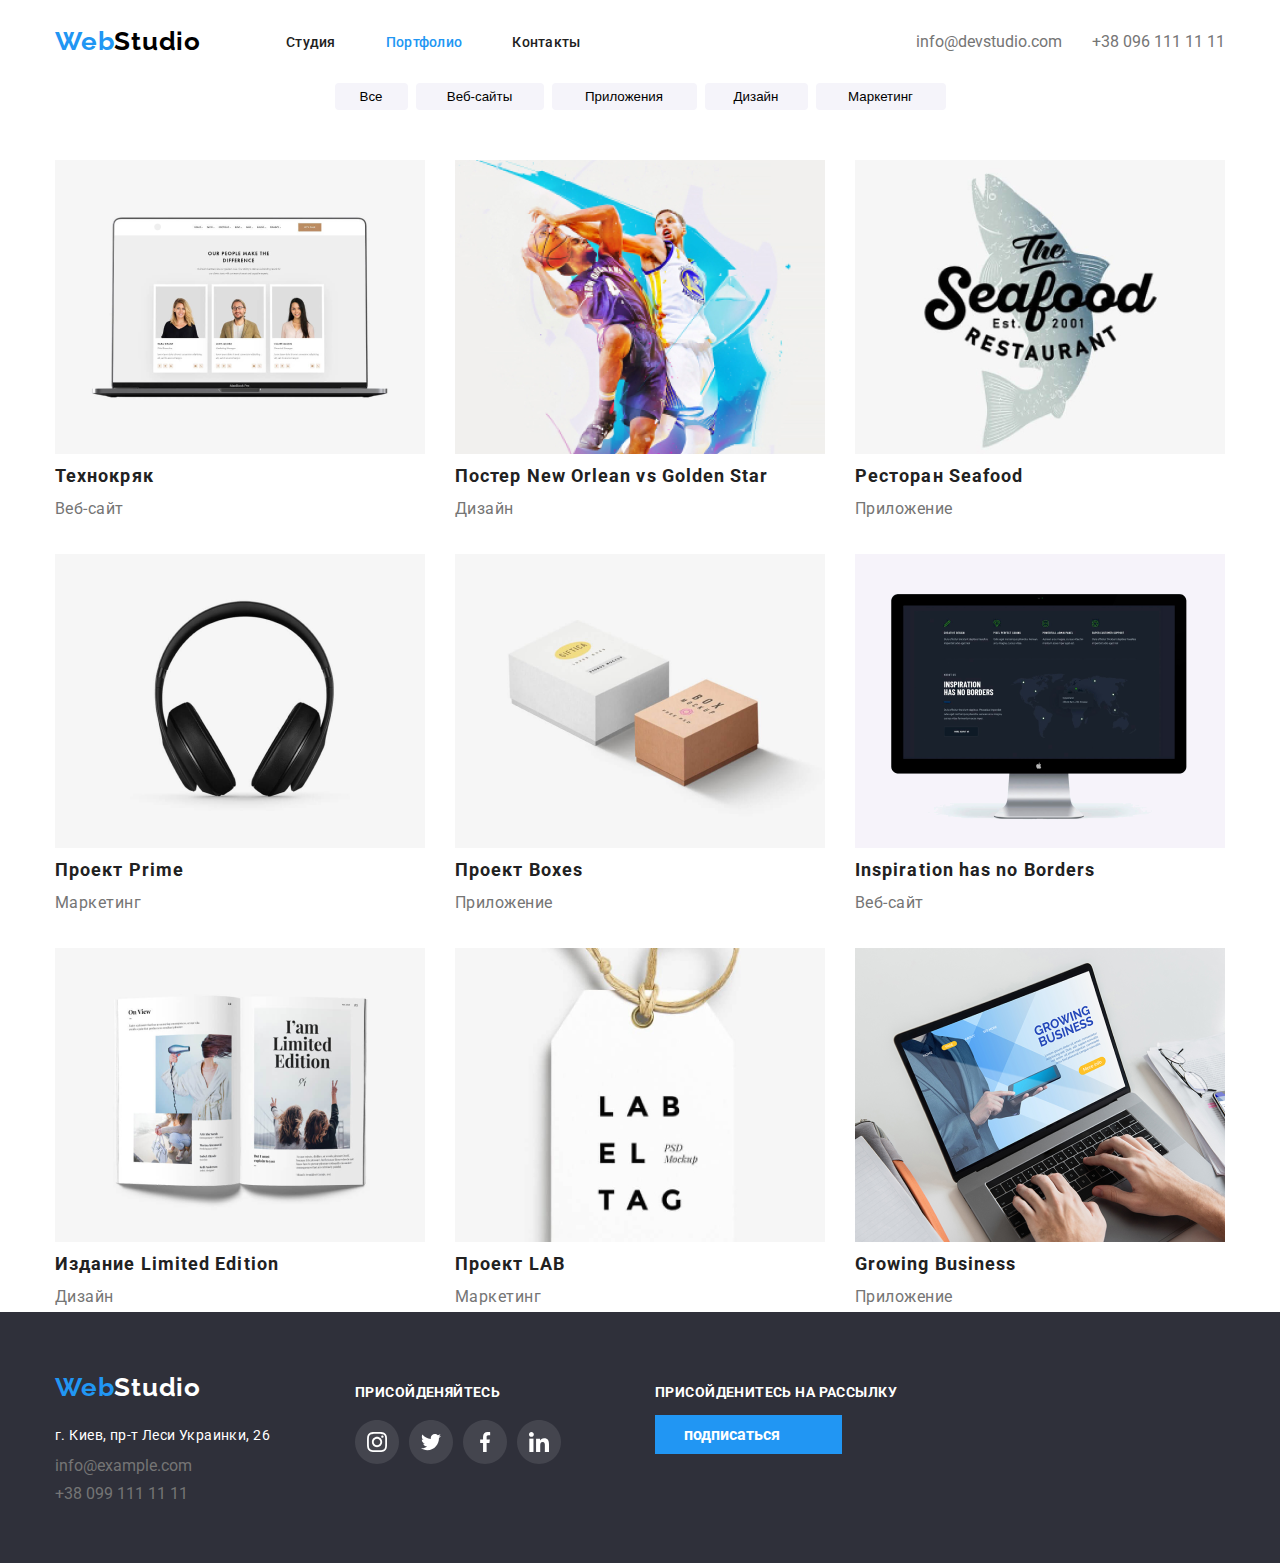
==== portfolio.html @ 1fab571d "Update portfolio.html" ====
<!DOCTYPE html>
<html lang="ru">
<head>
    <meta charset="UTF-8">
    <meta name="viewport" content="width=device-width, initial-scale=1.0">
    <title>Портфолио</title>
    <link href="https://fonts.googleapis.com/css2?family=Raleway:wght@700;900&family=Roboto:wght@400;500;700&display=swap" rel="stylesheet">
    <link rel="stylesheet" href="./css/style.css">
</head>
<body>
<!--шапка-->
<header class="link">
    <nav class="main-nav section">
        <a href=""><span class="web-logo"><span style="color:#2196F3;">Web</span><span style="color:#000000;">Studio</span></span></a>
            <ul class="list-line list">
                <li class="item"><a href="./index.html"><span class="header-text">Студия</span></a></li>
                <li class="item"><a href=""><span class="header-text current">Портфолио</span></a></li>
                <li class="item"><a href=""><span class="header-text">Контакты</span></a></li>
            </ul>
                <ul class="auth-nav list">
                    <li class="item"><a href="mailto:info@devstudio.com"><span class="contact">info@devstudio.com</span></a></li>
                    <li class="item"><a href="tel:+380961111111"> <span class="contact">+38 096 111 11 11</span></a></li>
                </ul>
    </nav>
</header>
    <main>
<!--Кнопки-->
        <section class="button-margin">
            <ul class="button-list">
                <li class="item"><button class="button-portfolio" style="width: 73px;">Все</button></li>
                <li class="item"><button class="button-portfolio" style="width: 128px;">Веб-сайты</button></li>
                <li class="item"><button class="button-portfolio" style="width: 145px;">Приложения</button></li>
                <li class="item"><button class="button-portfolio" style="width: 103px;">Дизайн</button></li>
                <li class="item"><button class="button-portfolio" style="width: 130px;">Маркетинг</button></li>
            </ul>
        </section>
<!--Главный контент-->
        <section class="section">
            <ul class="list portfolio-list">
                <li class="item"><a href=""><img src="./picture/portfolio/img-1.png" alt=""></a><h3 class="portfolio-subtitle">Технокряк</h3><span class="portfolio-text">Веб-сайт</span></li>
                <li class="item"><a href=""><img src="./picture/portfolio/img-2.png" alt=""></a><h3 class="portfolio-subtitle">Постер New Orlean vs Golden Star</h3><span class="portfolio-text">Дизайн</span></li>
                <li class="item"><a href=""><img src="./picture/portfolio/img-3.png" alt=""></a><h3 class="portfolio-subtitle">Ресторан Seafood</h3><span class="portfolio-text">Приложение</span></li>
                <li class="item"><a href=""><img src="./picture/portfolio/img-4.png" alt=""></a><h3 class="portfolio-subtitle">Проект Prime</h3><span class="portfolio-text">Маркетинг</span></li>
                <li class="item"><a href=""><img src="./picture/portfolio/img-5.png" alt=""></a><h3 class="portfolio-subtitle">Проект Boxes</h3><span class="portfolio-text">Приложение</span></li>
                <li class="item"><a href=""><img src="./picture/portfolio/img-6.png" alt=""></a><h3 class="portfolio-subtitle">Inspiration has no Borders</h3><span class="portfolio-text">Веб-сайт</span></li>
                <li class="item"><a href=""><img src="./picture/portfolio/img-7.png" alt=""></a><h3 class="portfolio-subtitle">Издание Limited Edition</h3><span class="portfolio-text">Дизайн</span></li>
                <li class="item"><a href=""><img src="./picture/portfolio/img-8.png" alt=""></a><h3 class="portfolio-subtitle">Проект LAB</h3><span class="portfolio-text">Маркетинг</span></li>
                <li class="item"><a href=""><img src="./picture/portfolio/img-9.png" alt=""></a><h3 class="portfolio-subtitle">Growing Business</h3><span class="portfolio-text">Приложение</span></li>
            </ul>
        </section>
    </main>
    <footer class="link">
        <div class="section">
            <div class="footer-section">
                <a href=""> <span class="web-logo"><span style="color:#2196F3;">Web</span><span style="color:#FFFFFF;">Studio</span></span></a>
                    <address>
                        <ul class="footer-adress">
                            <li class="item">г. Киев, пр-т Леси Украинки, 26</li>
                            <li class="item"><a href="mailto:info@devstudio.com"><span class="contact">info@example.com</span></a></li>
                            <li class="item"><a href="tel:+380961111111"><span class="contact">+38 099 111 11 11</span></a></li>
                        </ul>
                    </address>
            </div>
            <div class="footer-soc">
                <h3 class="subtitle-text" style="color: #FFFFFF;">ПРИСОЙДЕНЯЙТЕСЬ</h3>
                    <ul class="list-soc">
                        <li class="item"><img src="./picture/soc/footer-Ellipse1.svg" alt="instagram"></li>
                        <li class="item"><img src="./picture/soc/footer-Ellipse2.svg" alt="twitter"></li>
                        <li class="item"><img src="./picture/soc/footer-Ellipse3.svg" alt="facebook"></li>
                        <li class="item"><img src="./picture/soc/footer-Ellipse4.svg" alt=""></li>
                    </ul>
            </div>
            <div class="footer-link">
                <h3 class="subtitle-text">ПРИСОЙДЕНИТЕСЬ НА РАССЫЛКУ</h3>
                <a href=""  class="button">подписаться</a>
            </div>
        </div>
    </footer>
</body>
</html>
---- css/style.css ----
:root {
    --text-blue-color: blue ;
    --text-contact-color: #757575;
    --text-header-hover-color: #2196F3;
    --text-subtitle-color:#212121;
    --background-butten-color: #2196F3;
    --background-footer: #2F303A;
    --main-text:#757575;
}
body {
    font-family: Roboto;
    margin: 0px;
    overflow: none;
}
h1, h2, h3
{
    margin-top: 0px;
    margin-bottom: 0px;
}
footer {
    background-color: var(--background-footer);
}
ul {
    margin-top: 0px;
    margin-bottom: 0px;
    list-style: none;
}

.efect-title {
    font-weight: 900;
    font-size: 44px;
    line-height: 60px;

    text-align: center;
    letter-spacing: 0.06em;
    text-transform: uppercase;
    background-color: black;
    color: #ffffff;
}
/*ЛОГОТИП*/
.web-logo{
    font-family: Raleway;
    font-weight: 700;
    font-size: 26px;
    line-height: 31px;
    letter-spacing: 0.03em;
    margin-right: 85px;
}
.section-title{
    font-weight: 700;
    font-size: 36px;
    line-height: 42px;
    text-align: center;
    letter-spacing: 0.03em;
    color: #212121;
}
/*telephone, imail*/
.contact{
    font-style: normal;
    color: var(--text-contact-color);
}
.contact:hover,
.contact:focus{
    color: var(--text-header-hover-color);
}
.header-text:hover,
.header-text:focus {
    color: var(--text-header-hover-color);
}
.header-text.current {
    color: #2196F3;
}

.link a {
    text-decoration: none;
}
.header-text {
    font-family: Roboto;
    font-weight: 500;
    font-size: 14px;
    line-height: 16px;
    letter-spacing: 0.02em;

    color: var(--text-subtitle-color);
}

.button-hero {
    font-weight: 700;
    font-size: 16px;
    line-height: 30px;
    padding: 10px 32px;

    border-radius: 4px;
    background-color: var(--background-butten-color);
    color: #ffffff;
}
.button {
    font-weight: 700;
    font-size: 16px;
    line-height: 30px;
    padding: 10px;
    padding-left: 29px;
    padding-right: 62px;

    background-color: var(--background-butten-color);
    color: #ffffff;
}
.button-centered {
    text-align: center;
    margin-top: 30px;
}
.subtitle-text {
    font-weight: 700;
    font-size: 14px;
    line-height: 16px;
    letter-spacing: 0.03em;

    color: var(--text-subtitle-color);
}
.main-text{
    margin-top: 0px;
    margin-bottom: 0px;
    font-weight: 400;
    font-size: 14px;
    line-height: 24px;
    letter-spacing: 0.03em;

    color: var(--main-text);
}
.contact-subtitle {
    font-weight: 400;
    font-size: 16px;
    line-height: 19px;
    text-align: center;

    letter-spacing: 0.03em;
    color: #212121;
}
.contact-text {
    font-weight: normal;
    font-size: 16px;
    line-height: 19px;
    text-align: center;

    letter-spacing: 0.03em;
    color: #757575;
}
.portfolio-subtitle {
    font-weight: 700;
    font-size: 18px;
    line-height: 36px;
    letter-spacing: 0.06em;

    color: #212121;
}
.portfolio-text {
    font-weight: 400;
    font-size: 16px;
    line-height: 30px;
    letter-spacing: 0.03em;

    color: #757575;
}
/*Расстановка*/
.section {
    width: 1170px;
    padding-left: 15px;
    padding-right: 15px;
    margin-left: auto;
    margin-right: auto;
}
.list-line {
    display: flex;
}
/*section, header{
    background-color: red;
}*/

.list-сustomer {
    padding-left: 0px;
    padding-right: 0px;
    display: flex;
    flex-wrap: wrap;
}
.list-сustomer .item {
    margin-right: 30px;
    margin-bottom: 94px;
    margin-top: 50px;
}
.list-сustomer .item:last-child {
    margin-right: 0px;
}
/*Списки в header и footer*/
.list-line .item {
    margin-right: 50px;
    margin-bottom: 32px;
    margin-top: 32px;
}
.list-line .item:last-child {
    margin-right: 0px;
}

.main-nav {
    display: flex;
    align-items: center;
}
.main-nav .list-line {
    padding-left: 0px;
}
.list {
    padding: 0;
    margin: 0;
    list-style: none;
}
.auth-nav {
    display: flex;
    margin-left: auto;
}
.auth-nav .item {
    margin-right: 30px;
}
.auth-nav .item:last-child {
    margin-right: 0px;
}
.icon-style {
    display: flex;
    flex-wrap: wrap;
    padding: 0px;
}
.icon-style .item {
    width: 270px;
    margin-right: 30px;
}
.icon-style .item:last-child {
    margin-right: 0px;
}
.list-soc {
    display: flex;
    padding-left: 0px;
}
.list-soc .item {
    margin-right: 10px;
}
.list-soc .item:last-child {
    margin-right: 0px;
}

.portfolio-list {
    display: flex;
    flex-wrap: wrap;
}
.portfolio-list .item {
    width: 370px;
    margin-right: 30px;
    margin-bottom: 30px;
}
.portfolio-list .item:nth-child(3n){
    margin-right: 0px;
}
.portfolio-list .item:nth-last-child(-n + 3){
    margin-bottom: 0px;
}
.button-list {
    display: flex;
    padding-left: 0px;
}
.button-list .item {
    margin-right: 8px;
    margin-bottom: 50px;
}
.button-list .item:last-child {
    margin-right: 0px;
}

.button-portfolio {
    background: #F5F4FA;
    border-radius: 4px;
    padding: 6px 22px;
    border: 0px;
}
.button-margin {
    width: 611px;
    margin-left: auto;
    margin-right: auto;
}
.comand-style {
    display: flex;
    flex-wrap: wrap;
    padding: 0px;
    margin-top: 50px;
}
.comand-style .item {
    width: 270px;
    margin-right: 30px;
}
.comand-style .item:last-child {
    margin-right: 0px;
}
.section > .section-comand {
    margin-top: 188px;
    margin-bottom: 188px;
}
.section > .icon-style {
    margin-top: 94px;
    margin-bottom: 94px;
}
.list-project {
    display: flex;
    flex-wrap: wrap;
    padding: 0px;
}
.list-project .item {
    margin-right: 30px;
    width: 370px;
}
.list-project .item:last-child {
    margin-right: 0px;
}
footer .section {
    display: flex;
}
.section .footer-section {
    margin-top: 60px;
    margin-bottom: 60px;
    margin-left: 0px;
    margin-right: 69px;
}
.footer-adress {
    padding-left: 0px;
    margin-top: 20px;
}
.footer-adress .item {
    margin-bottom: 9px;
}
.footer-adress .item:last-child {
    margin-bottom: 0px;
}
.footer-adress .item:first-child {
    font-weight: 400;
    font-size: 14px;
    line-height: 24px;
    letter-spacing: 0.03em;
    color: #FFFFFF;
    font-style: normal;
}
.footer-soc {
    margin-top: 72px;
}
.footer-soc .list-soc .item {
    margin-right: 10px;
    margin-top: 20px;
}
.footer-soc .list-soc .item:last-child {
    margin-right: 0px;
}
.footer-link {
    margin-top: 72px;
    margin-left: 94px;
    margin-bottom: 94px;
}
.footer-link .subtitle-text {
    margin-bottom: 20px;
    color: #FFFFFF;
}
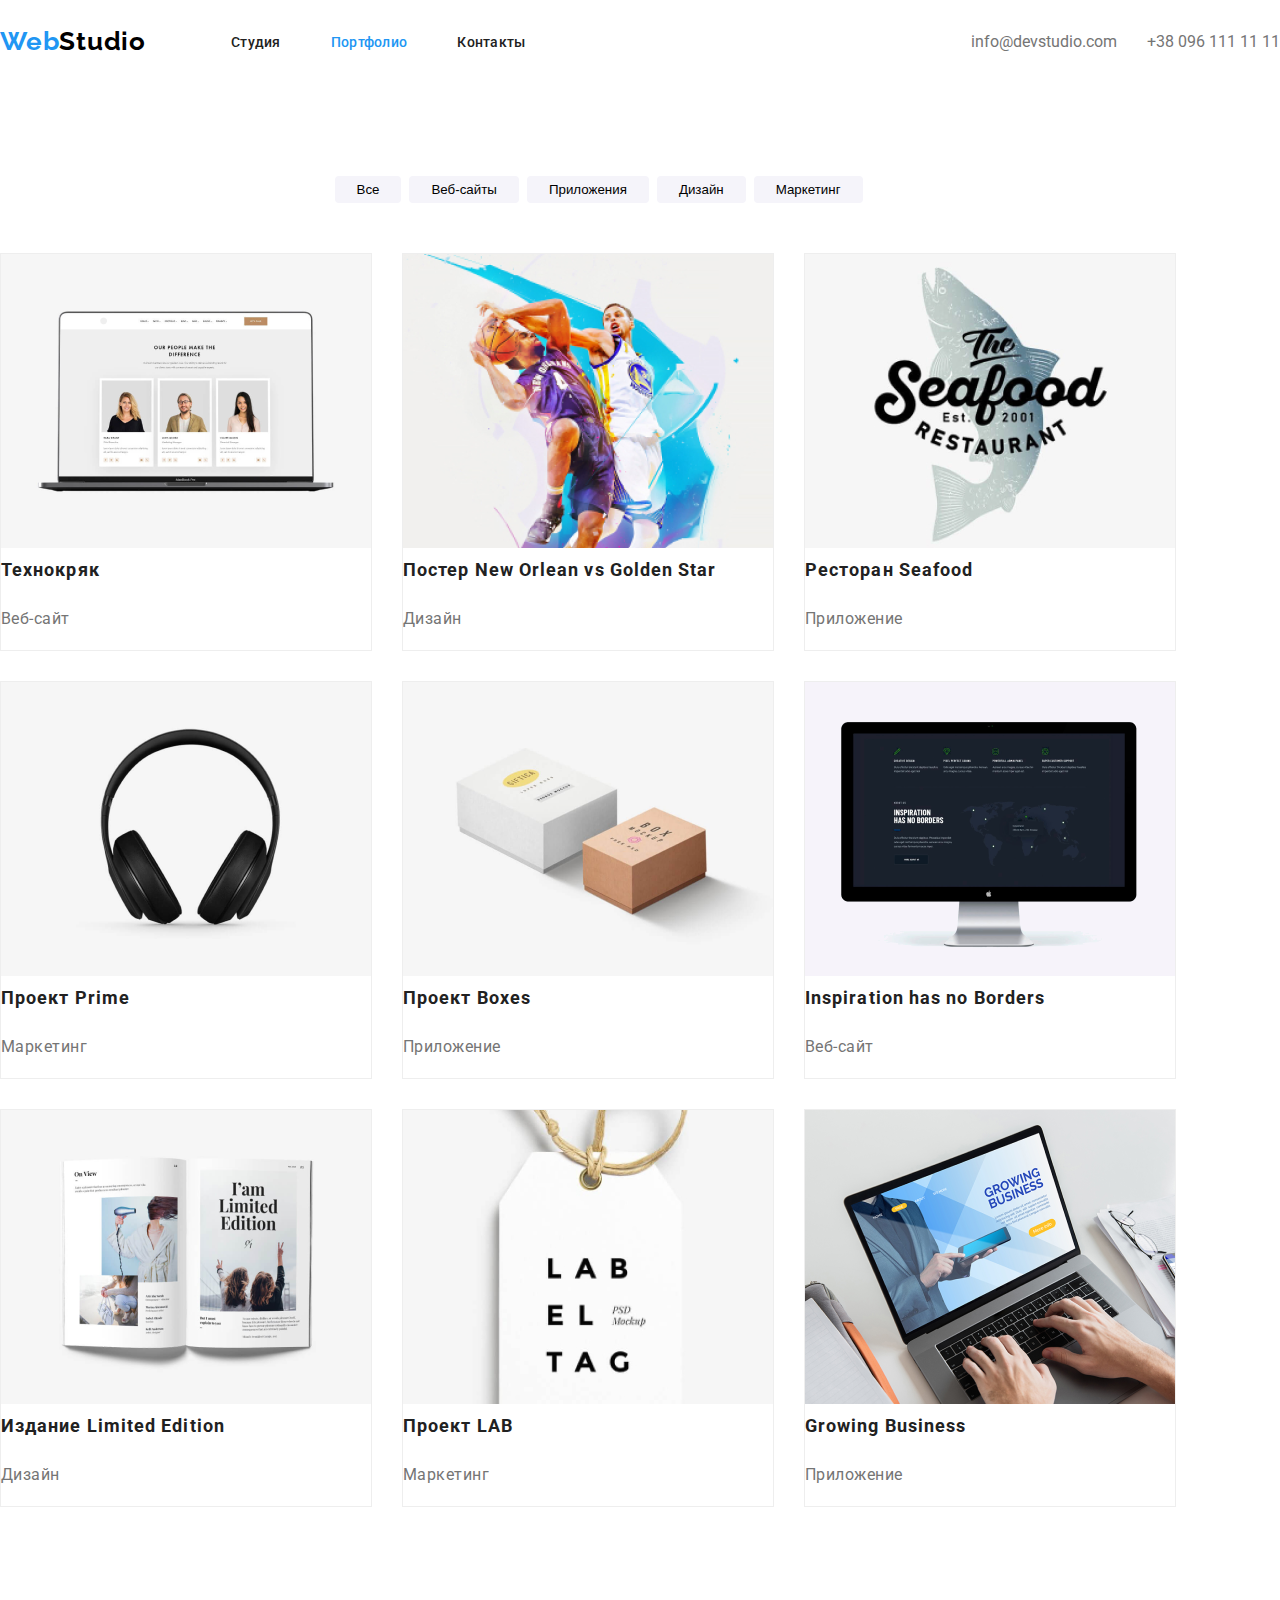
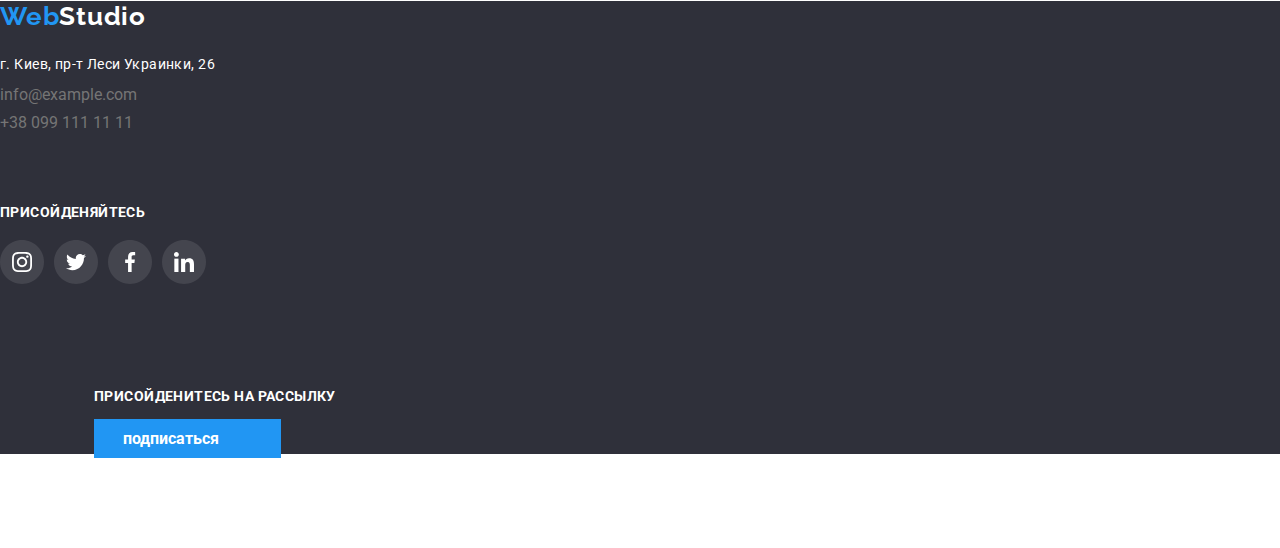
==== commit 30dc59e1: "Add files via upload" ====
--- a/portfolio.html
+++ b/portfolio.html
@@ -10,14 +10,14 @@
 <body>
 <!--шапка-->
 <header class="link">
-    <nav class="main-nav section">
+    <nav class="main-nav container">
         <a href=""><span class="web-logo"><span style="color:#2196F3;">Web</span><span style="color:#000000;">Studio</span></span></a>
             <ul class="list-line list">
                 <li class="item"><a href="./index.html"><span class="header-text">Студия</span></a></li>
                 <li class="item"><a href=""><span class="header-text current">Портфолио</span></a></li>
                 <li class="item"><a href=""><span class="header-text">Контакты</span></a></li>
             </ul>
-                <ul class="auth-nav list">
+                <ul class="auth-nav list-header">
                     <li class="item"><a href="mailto:info@devstudio.com"><span class="contact">info@devstudio.com</span></a></li>
                     <li class="item"><a href="tel:+380961111111"> <span class="contact">+38 096 111 11 11</span></a></li>
                 </ul>
@@ -27,32 +27,32 @@
 <!--Кнопки-->
         <section class="button-margin">
             <ul class="button-list">
-                <li class="item"><button class="button-portfolio" style="width: 73px;">Все</button></li>
-                <li class="item"><button class="button-portfolio" style="width: 128px;">Веб-сайты</button></li>
-                <li class="item"><button class="button-portfolio" style="width: 145px;">Приложения</button></li>
-                <li class="item"><button class="button-portfolio" style="width: 103px;">Дизайн</button></li>
-                <li class="item"><button class="button-portfolio" style="width: 130px;">Маркетинг</button></li>
+                <li class="item"><button class="button-portfolio">Все</button></li>
+                <li class="item"><button class="button-portfolio">Веб-сайты</button></li>
+                <li class="item"><button class="button-portfolio">Приложения</button></li>
+                <li class="item"><button class="button-portfolio">Дизайн</button></li>
+                <li class="item"><button class="button-portfolio">Маркетинг</button></li>
             </ul>
         </section>
 <!--Главный контент-->
-        <section class="section">
-            <ul class="list portfolio-list">
-                <li class="item"><a href=""><img src="./picture/portfolio/img-1.png" alt=""></a><h3 class="portfolio-subtitle">Технокряк</h3><span class="portfolio-text">Веб-сайт</span></li>
-                <li class="item"><a href=""><img src="./picture/portfolio/img-2.png" alt=""></a><h3 class="portfolio-subtitle">Постер New Orlean vs Golden Star</h3><span class="portfolio-text">Дизайн</span></li>
-                <li class="item"><a href=""><img src="./picture/portfolio/img-3.png" alt=""></a><h3 class="portfolio-subtitle">Ресторан Seafood</h3><span class="portfolio-text">Приложение</span></li>
-                <li class="item"><a href=""><img src="./picture/portfolio/img-4.png" alt=""></a><h3 class="portfolio-subtitle">Проект Prime</h3><span class="portfolio-text">Маркетинг</span></li>
-                <li class="item"><a href=""><img src="./picture/portfolio/img-5.png" alt=""></a><h3 class="portfolio-subtitle">Проект Boxes</h3><span class="portfolio-text">Приложение</span></li>
-                <li class="item"><a href=""><img src="./picture/portfolio/img-6.png" alt=""></a><h3 class="portfolio-subtitle">Inspiration has no Borders</h3><span class="portfolio-text">Веб-сайт</span></li>
-                <li class="item"><a href=""><img src="./picture/portfolio/img-7.png" alt=""></a><h3 class="portfolio-subtitle">Издание Limited Edition</h3><span class="portfolio-text">Дизайн</span></li>
-                <li class="item"><a href=""><img src="./picture/portfolio/img-8.png" alt=""></a><h3 class="portfolio-subtitle">Проект LAB</h3><span class="portfolio-text">Маркетинг</span></li>
-                <li class="item"><a href=""><img src="./picture/portfolio/img-9.png" alt=""></a><h3 class="portfolio-subtitle">Growing Business</h3><span class="portfolio-text">Приложение</span></li>
+        <section class="container-portfolio">
+            <ul class="link list portfolio-list">
+                <li class="item"><a href=""><img src="./picture/portfolio/img-1.png" alt=""><h3 class="portfolio-subtitle">Технокряк</h3><p class="portfolio-text">Веб-сайт</p></a></li>
+                <li class="item"><a href=""><img src="./picture/portfolio/img-2.png" alt=""><h3 class="portfolio-subtitle">Постер New Orlean vs Golden Star</h3><p class="portfolio-text">Дизайн</p></a></li>
+                <li class="item"><a href=""><img src="./picture/portfolio/img-3.png" alt=""><h3 class="portfolio-subtitle">Ресторан Seafood</h3><p class="portfolio-text">Приложение</p></a></li>
+                <li class="item"><a href=""><img src="./picture/portfolio/img-4.png" alt=""><h3 class="portfolio-subtitle">Проект Prime</h3><p class="portfolio-text">Маркетинг</p></a></li>
+                <li class="item"><a href=""><img src="./picture/portfolio/img-5.png" alt=""><h3 class="portfolio-subtitle">Проект Boxes</h3><p class="portfolio-text">Приложение</p></a></li>
+                <li class="item"><a href=""><img src="./picture/portfolio/img-6.png" alt=""><h3 class="portfolio-subtitle">Inspiration has no Borders</h3><p class="portfolio-text">Веб-сайт</p></a></li>
+                <li class="item"><a href=""><img src="./picture/portfolio/img-7.png" alt=""><h3 class="portfolio-subtitle">Издание Limited Edition</h3><p class="portfolio-text">Дизайн</p></a></li>
+                <li class="item"><a href=""><img src="./picture/portfolio/img-8.png" alt=""><h3 class="portfolio-subtitle">Проект LAB</h3><p class="portfolio-text">Маркетинг</p></a></li>
+                <li class="item"><a href=""><img src="./picture/portfolio/img-9.png" alt=""><h3 class="portfolio-subtitle">Growing Business</h3><p class="portfolio-text">Приложение</p></a></li>
             </ul>
         </section>
     </main>
     <footer class="link">
-        <div class="section">
+        <div class="container footer">
             <div class="footer-section">
-                <a href=""> <span class="web-logo"><span style="color:#2196F3;">Web</span><span style="color:#FFFFFF;">Studio</span></span></a>
+                <a href=""><span class="web-logo"><span style="color:#2196F3;">Web</span><span style="color:#FFFFFF;">Studio</span></span></a>
                     <address>
                         <ul class="footer-adress">
                             <li class="item">г. Киев, пр-т Леси Украинки, 26</li>
@@ -72,7 +72,7 @@
             </div>
             <div class="footer-link">
                 <h3 class="subtitle-text">ПРИСОЙДЕНИТЕСЬ НА РАССЫЛКУ</h3>
-                <a href=""  class="button">подписаться</a>
+                <a href="" class="button">подписаться</a>
             </div>
         </div>
     </footer>
--- a/css/style.css
+++ b/css/style.css
@@ -1,365 +1,397 @@
-:root {
-    --text-blue-color: blue ;
-    --text-contact-color: #757575;
-    --text-header-hover-color: #2196F3;
-    --text-subtitle-color:#212121;
-    --background-butten-color: #2196F3;
-    --background-footer: #2F303A;
-    --main-text:#757575;
-}
-body {
-    font-family: Roboto;
-    margin: 0px;
-    overflow: none;
-}
-h1, h2, h3
-{
-    margin-top: 0px;
-    margin-bottom: 0px;
-}
-footer {
-    background-color: var(--background-footer);
-}
-ul {
-    margin-top: 0px;
-    margin-bottom: 0px;
-    list-style: none;
-}
-
-.efect-title {
-    font-weight: 900;
-    font-size: 44px;
-    line-height: 60px;
-
-    text-align: center;
-    letter-spacing: 0.06em;
-    text-transform: uppercase;
-    background-color: black;
-    color: #ffffff;
-}
-/*ЛОГОТИП*/
-.web-logo{
-    font-family: Raleway;
-    font-weight: 700;
-    font-size: 26px;
-    line-height: 31px;
-    letter-spacing: 0.03em;
-    margin-right: 85px;
-}
-.section-title{
-    font-weight: 700;
-    font-size: 36px;
-    line-height: 42px;
-    text-align: center;
-    letter-spacing: 0.03em;
-    color: #212121;
-}
-/*telephone, imail*/
-.contact{
-    font-style: normal;
-    color: var(--text-contact-color);
-}
-.contact:hover,
-.contact:focus{
-    color: var(--text-header-hover-color);
-}
-.header-text:hover,
-.header-text:focus {
-    color: var(--text-header-hover-color);
-}
-.header-text.current {
-    color: #2196F3;
-}
-
-.link a {
-    text-decoration: none;
-}
-.header-text {
-    font-family: Roboto;
-    font-weight: 500;
-    font-size: 14px;
-    line-height: 16px;
-    letter-spacing: 0.02em;
-
-    color: var(--text-subtitle-color);
-}
-
-.button-hero {
-    font-weight: 700;
-    font-size: 16px;
-    line-height: 30px;
-    padding: 10px 32px;
-
-    border-radius: 4px;
-    background-color: var(--background-butten-color);
-    color: #ffffff;
-}
-.button {
-    font-weight: 700;
-    font-size: 16px;
-    line-height: 30px;
-    padding: 10px;
-    padding-left: 29px;
-    padding-right: 62px;
-
-    background-color: var(--background-butten-color);
-    color: #ffffff;
-}
-.button-centered {
-    text-align: center;
-    margin-top: 30px;
-}
-.subtitle-text {
-    font-weight: 700;
-    font-size: 14px;
-    line-height: 16px;
-    letter-spacing: 0.03em;
-
-    color: var(--text-subtitle-color);
-}
-.main-text{
-    margin-top: 0px;
-    margin-bottom: 0px;
-    font-weight: 400;
-    font-size: 14px;
-    line-height: 24px;
-    letter-spacing: 0.03em;
-
-    color: var(--main-text);
-}
-.contact-subtitle {
-    font-weight: 400;
-    font-size: 16px;
-    line-height: 19px;
-    text-align: center;
-
-    letter-spacing: 0.03em;
-    color: #212121;
-}
-.contact-text {
-    font-weight: normal;
-    font-size: 16px;
-    line-height: 19px;
-    text-align: center;
-
-    letter-spacing: 0.03em;
-    color: #757575;
-}
-.portfolio-subtitle {
-    font-weight: 700;
-    font-size: 18px;
-    line-height: 36px;
-    letter-spacing: 0.06em;
-
-    color: #212121;
-}
-.portfolio-text {
-    font-weight: 400;
-    font-size: 16px;
-    line-height: 30px;
-    letter-spacing: 0.03em;
-
-    color: #757575;
-}
-/*Расстановка*/
-.section {
-    width: 1170px;
-    padding-left: 15px;
-    padding-right: 15px;
-    margin-left: auto;
-    margin-right: auto;
-}
-.list-line {
-    display: flex;
-}
-/*section, header{
-    background-color: red;
-}*/
-
-.list-сustomer {
-    padding-left: 0px;
-    padding-right: 0px;
-    display: flex;
-    flex-wrap: wrap;
-}
-.list-сustomer .item {
-    margin-right: 30px;
-    margin-bottom: 94px;
-    margin-top: 50px;
-}
-.list-сustomer .item:last-child {
-    margin-right: 0px;
-}
-/*Списки в header и footer*/
-.list-line .item {
-    margin-right: 50px;
-    margin-bottom: 32px;
-    margin-top: 32px;
-}
-.list-line .item:last-child {
-    margin-right: 0px;
-}
-
-.main-nav {
-    display: flex;
-    align-items: center;
-}
-.main-nav .list-line {
-    padding-left: 0px;
-}
-.list {
-    padding: 0;
-    margin: 0;
-    list-style: none;
-}
-.auth-nav {
-    display: flex;
-    margin-left: auto;
-}
-.auth-nav .item {
-    margin-right: 30px;
-}
-.auth-nav .item:last-child {
-    margin-right: 0px;
-}
-.icon-style {
-    display: flex;
-    flex-wrap: wrap;
-    padding: 0px;
-}
-.icon-style .item {
-    width: 270px;
-    margin-right: 30px;
-}
-.icon-style .item:last-child {
-    margin-right: 0px;
-}
-.list-soc {
-    display: flex;
-    padding-left: 0px;
-}
-.list-soc .item {
-    margin-right: 10px;
-}
-.list-soc .item:last-child {
-    margin-right: 0px;
-}
-
-.portfolio-list {
-    display: flex;
-    flex-wrap: wrap;
-}
-.portfolio-list .item {
-    width: 370px;
-    margin-right: 30px;
-    margin-bottom: 30px;
-}
-.portfolio-list .item:nth-child(3n){
-    margin-right: 0px;
-}
-.portfolio-list .item:nth-last-child(-n + 3){
-    margin-bottom: 0px;
-}
-.button-list {
-    display: flex;
-    padding-left: 0px;
-}
-.button-list .item {
-    margin-right: 8px;
-    margin-bottom: 50px;
-}
-.button-list .item:last-child {
-    margin-right: 0px;
-}
-
-.button-portfolio {
-    background: #F5F4FA;
-    border-radius: 4px;
-    padding: 6px 22px;
-    border: 0px;
-}
-.button-margin {
-    width: 611px;
-    margin-left: auto;
-    margin-right: auto;
-}
-.comand-style {
-    display: flex;
-    flex-wrap: wrap;
-    padding: 0px;
-    margin-top: 50px;
-}
-.comand-style .item {
-    width: 270px;
-    margin-right: 30px;
-}
-.comand-style .item:last-child {
-    margin-right: 0px;
-}
-.section > .section-comand {
-    margin-top: 188px;
-    margin-bottom: 188px;
-}
-.section > .icon-style {
-    margin-top: 94px;
-    margin-bottom: 94px;
-}
-.list-project {
-    display: flex;
-    flex-wrap: wrap;
-    padding: 0px;
-}
-.list-project .item {
-    margin-right: 30px;
-    width: 370px;
-}
-.list-project .item:last-child {
-    margin-right: 0px;
-}
-footer .section {
-    display: flex;
-}
-.section .footer-section {
-    margin-top: 60px;
-    margin-bottom: 60px;
-    margin-left: 0px;
-    margin-right: 69px;
-}
-.footer-adress {
-    padding-left: 0px;
-    margin-top: 20px;
-}
-.footer-adress .item {
-    margin-bottom: 9px;
-}
-.footer-adress .item:last-child {
-    margin-bottom: 0px;
-}
-.footer-adress .item:first-child {
-    font-weight: 400;
-    font-size: 14px;
-    line-height: 24px;
-    letter-spacing: 0.03em;
-    color: #FFFFFF;
-    font-style: normal;
-}
-.footer-soc {
-    margin-top: 72px;
-}
-.footer-soc .list-soc .item {
-    margin-right: 10px;
-    margin-top: 20px;
-}
-.footer-soc .list-soc .item:last-child {
-    margin-right: 0px;
-}
-.footer-link {
-    margin-top: 72px;
-    margin-left: 94px;
-    margin-bottom: 94px;
-}
-.footer-link .subtitle-text {
-    margin-bottom: 20px;
-    color: #FFFFFF;
-}
-
+:root {
+    --text-blue-color: blue ;
+    --text-contact-color: #757575;
+    --text-header-hover-color: #2196F3;
+    --text-subtitle-color:#212121;
+    --background-butten-color: #2196F3;
+    --background-footer: #2F303A;
+    --main-text:#757575;
+}
+body {
+    font-family: Roboto;
+    margin: 0px;
+    overflow: none;
+}
+h1, h2, h3
+{
+    margin-top: 0px;
+    margin-bottom: 0px;
+}
+footer {
+    background-color: var(--background-footer);
+}
+ul {
+    margin-top: 0px;
+    margin-bottom: 0px;
+    list-style: none;
+}
+
+.efect-title {
+    font-weight: 900;
+    font-size: 44px;
+    line-height: 60px;
+
+    text-align: center;
+    letter-spacing: 0.06em;
+    text-transform: uppercase;
+    background-color: black;
+    color: #ffffff;
+}
+/*ЛОГОТИП*/
+.web-logo{
+    font-family: Raleway;
+    font-weight: 700;
+    font-size: 26px;
+    line-height: 31px;
+    letter-spacing: 0.03em;
+    margin-right: 85px;
+}
+.section-title{
+    font-weight: 700;
+    font-size: 36px;
+    line-height: 42px;
+    text-align: center;
+    letter-spacing: 0.03em;
+    color: #212121;
+}
+/*telephone, imail*/
+.contact{
+    font-style: normal;
+    color: var(--text-contact-color);
+}
+.contact:hover,
+.contact:focus{
+    color: var(--text-header-hover-color);
+}
+.header-text:hover,
+.header-text:focus {
+    color: var(--text-header-hover-color);
+}
+.header-text.current {
+    color: #2196F3;
+}
+
+.link a {
+    text-decoration: none;
+}
+.header-text {
+    font-family: Roboto;
+    font-weight: 500;
+    font-size: 14px;
+    line-height: 16px;
+    letter-spacing: 0.02em;
+
+    color: var(--text-subtitle-color);
+}
+
+.button-hero {
+    font-weight: 700;
+    font-size: 16px;
+    line-height: 30px;
+    padding: 10px 32px;
+
+    border-radius: 4px;
+    background-color: var(--background-butten-color);
+    color: #ffffff;
+}
+.button {
+    font-weight: 700;
+    font-size: 16px;
+    line-height: 30px;
+    padding: 10px;
+    padding-left: 29px;
+    padding-right: 62px;
+
+    background-color: var(--background-butten-color);
+    color: #ffffff;
+}
+.button-centered {
+    text-align: center;
+    margin-top: 30px;
+}
+.subtitle-text {
+    font-weight: 700;
+    font-size: 14px;
+    line-height: 16px;
+    letter-spacing: 0.03em;
+
+    color: var(--text-subtitle-color);
+}
+.main-text{
+    margin-top: 0px;
+    margin-bottom: 0px;
+    font-weight: 400;
+    font-size: 14px;
+    line-height: 24px;
+    letter-spacing: 0.03em;
+
+    color: var(--main-text);
+}
+.contact-subtitle {
+    font-weight: 400;
+    font-size: 16px;
+    line-height: 19px;
+    text-align: center;
+    margin-top: 30px;
+    margin-bottom: 10px;
+
+    letter-spacing: 0.03em;
+    color: #212121;
+}
+.contact-text {
+    font-weight: normal;
+    font-size: 16px;
+    line-height: 19px;
+    text-align: center;
+    margin: 0px;
+    margin-bottom: 16px;
+
+    letter-spacing: 0.03em;
+    color: #757575;
+}
+.portfolio-subtitle {
+    font-weight: 700;
+    font-size: 18px;
+    line-height: 36px;
+    letter-spacing: 0.06em;
+
+    color: #212121;
+}
+.portfolio-text {
+    font-weight: 400;
+    font-size: 16px;
+    line-height: 30px;
+    letter-spacing: 0.03em;
+
+    color: #757575;
+}
+/*Расстановка*/
+.section {
+    width: 1200px;
+    padding-left: 15px;
+    padding-right: 15px;
+    margin-left: auto;
+    margin-right: auto;
+}
+.list-line {
+    display: flex;
+}
+/*section, header{
+    background-color: red;
+}*/
+
+.list-сustomer {
+    padding-left: 0px;
+    padding-right: 0px;
+    display: flex;
+    flex-wrap: wrap;
+}
+.list-сustomer .item {
+    margin-right: 30px;
+    margin-bottom: 94px;
+    margin-top: 50px;
+}
+.list-сustomer .item:last-child {
+    margin-right: 0px;
+}
+/*Списки в header и footer*/
+.list-line .item {
+    margin-right: 50px;
+    margin-bottom: 32px;
+    margin-top: 32px;
+}
+.list-line .item:last-child {
+    margin-right: 0px;
+}
+
+.main-nav {
+    display: flex;
+    align-items: center;
+}
+.main-nav .list-line {
+    padding-left: 0px;
+}
+.list {
+    padding: 0;
+    margin: 0;
+    list-style: none;
+}
+.auth-nav {
+    display: flex;
+    margin-left: auto;
+}
+.auth-nav .item {
+    margin-right: 30px;
+}
+.auth-nav .item:last-child {
+    margin-right: 0px;
+}
+.icon {
+    background-color: #F5F4FA;
+    padding: 25px 100px;
+}
+.icon-style {
+    display: flex;
+    flex-wrap: wrap;
+    padding: 0px;
+}
+.icon-style .item {
+    width: 270px;
+    margin-right: 30px;
+}
+.icon-style .item:last-child {
+    margin-right: 0px;
+}
+.list-soc {
+    display: flex;
+    padding-left: 0px;
+}
+.list-soc .item {
+    margin-right: 10px;
+    margin-bottom: 24px;
+}
+.list-soc .item:last-child {
+    margin-right: 32px;
+}
+.list-soc .item:first-child {
+    margin-left: 32px;
+}
+
+.portfolio-list {
+    display: flex;
+    flex-wrap: wrap;
+    margin-bottom: 94px;
+}
+.portfolio-list .item {
+    width: 370px;
+    margin-right: 30px;
+    margin-bottom: 30px;
+    border: 1px solid #EEEEEE;
+}
+.portfolio-list .item:nth-child(3n){
+    margin-right: 0px;
+}
+.portfolio-list .item:nth-last-child(-n + 3){
+    margin-bottom: 0px;
+}
+.button-list {
+    display: flex;
+    padding-left: 0px;
+}
+.button-list .item {
+    margin-right: 8px;
+    margin-bottom: 50px;
+    margin-top: 93px;
+}
+.button-list .item:last-child {
+    margin-right: 0px;
+}
+
+.button-portfolio {
+    background: #F5F4FA;
+    border-radius: 4px;
+    padding: 6px 22px;
+    border: 0px;
+}
+.button-margin {
+    width: 611px;
+    margin-left: auto;
+    margin-right: auto;
+}
+.comand-style {
+    display: flex;
+    flex-wrap: wrap;
+    padding: 0px;
+    margin-top: 50px;
+}
+.comand-style .item-border {
+    width: 270px;
+    margin-right: 10px;
+    background: #FFFFFF;
+/* material shadow v1 */
+
+box-shadow: 0px 2px 1px rgba(0, 0, 0, 0.2), 0px 1px 1px rgba(0, 0, 0, 0.14), 0px 1px 3px rgba(0, 0, 0, 0.12);
+border-radius: 0px 0px 4px 4px;
+}
+.comand-style .item-border:last-child {
+    margin-right: 0px;
+}
+
+.section-comand {
+    padding-top: 94px;
+    padding-bottom: 94px;
+}
+.section > .section-comand {
+    margin-top: 94px;
+    margin-bottom: 94px;
+}
+.section > .icon-style {
+    margin-top: 94px;
+    margin-bottom: 94px;
+}
+.list-project {
+    display: flex;
+    flex-wrap: wrap;
+    padding: 0px;
+}
+.list-project .item {
+    margin-right: 30px;
+    width: 370px;
+}
+.list-project .item:last-child {
+    margin-right: 0px;
+}
+footer .section {
+    display: flex;
+}
+.section .footer-section {
+    margin-top: 60px;
+    margin-bottom: 60px;
+    margin-left: 0px;
+    margin-right: 69px;
+}
+.footer-adress {
+    padding-left: 0px;
+    margin-top: 20px;
+}
+.footer-adress .item {
+    margin-bottom: 9px;
+}
+.footer-adress .item:last-child {
+    margin-bottom: 0px;
+}
+.footer-adress .item:first-child {
+    font-weight: 400;
+    font-size: 14px;
+    line-height: 24px;
+    letter-spacing: 0.03em;
+    color: #FFFFFF;
+    font-style: normal;
+}
+.footer-soc {
+    margin-top: 72px;
+    margin-bottom: 100px;
+}
+.footer-soc .list-soc .item {
+    margin-right: 10px;
+    margin-top: 20px;
+    margin-left: 0px;
+    margin-bottom: 0px;
+}
+.footer-soc .list-soc .item:last-child {
+    margin-right: 0px;
+}
+.footer-link {
+    margin-top: 72px;
+    margin-left: 94px;
+    margin-bottom: 94px;
+}
+.footer-link .subtitle-text {
+    margin-bottom: 20px;
+    color: #FFFFFF;
+}
+.hero {
+    padding-top: 200px;
+    padding-bottom: 200px;
+}
+
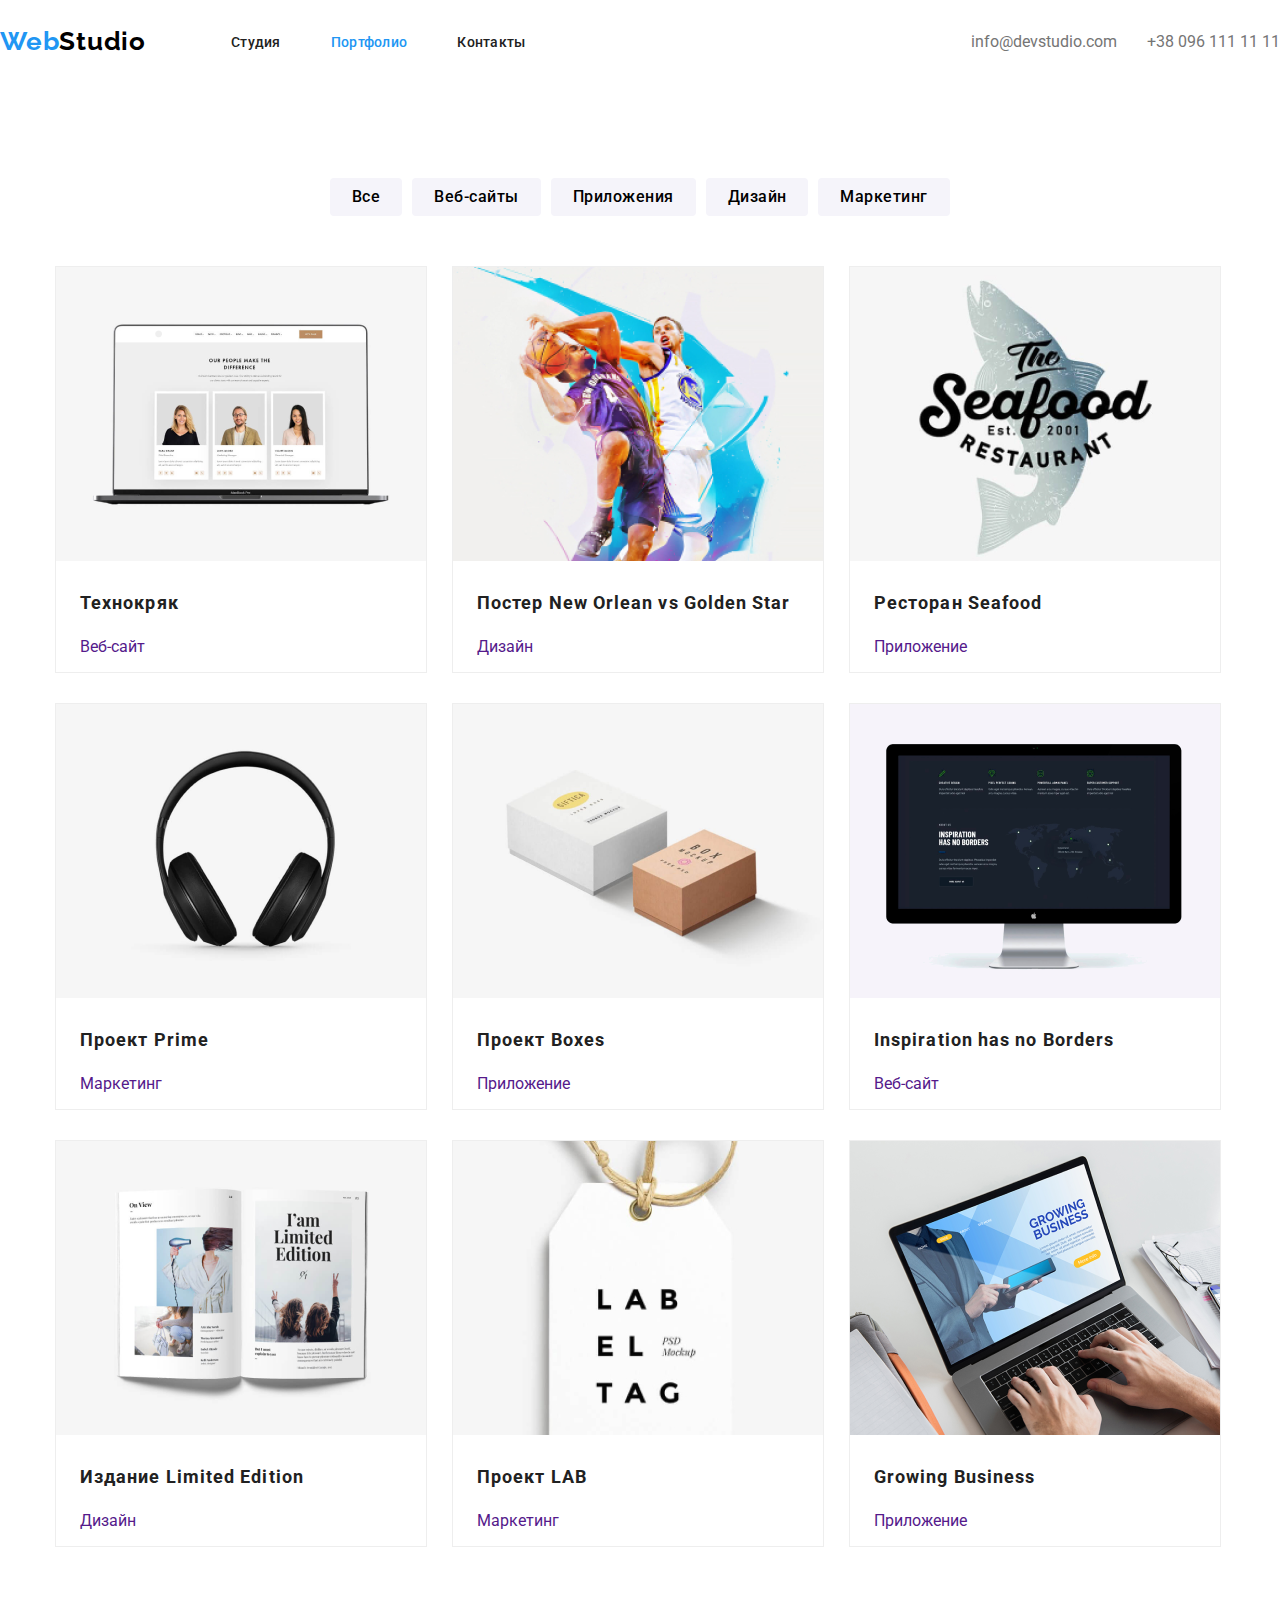
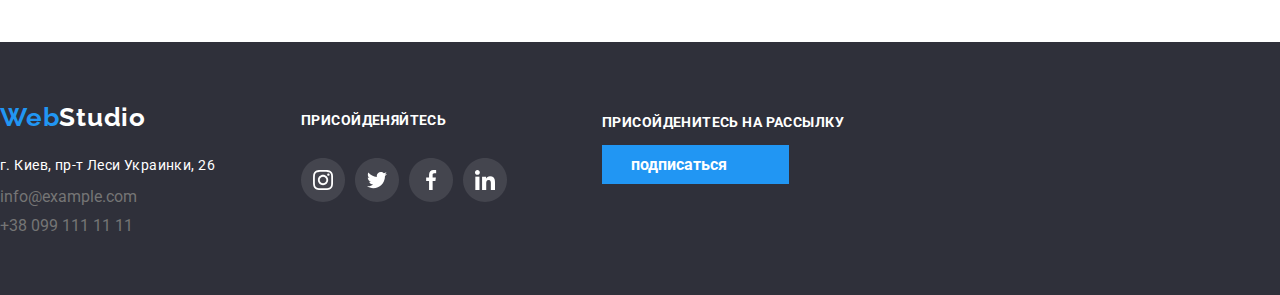
==== commit a562eb40: "Add files via upload" ====
--- a/portfolio.html
+++ b/portfolio.html
@@ -10,7 +10,7 @@
 <body>
 <!--шапка-->
 <header class="link">
-    <nav class="main-nav container">
+    <nav class="main-nav header-container">
         <a href=""><span class="web-logo"><span style="color:#2196F3;">Web</span><span style="color:#000000;">Studio</span></span></a>
             <ul class="list-line list">
                 <li class="item"><a href="./index.html"><span class="header-text">Студия</span></a></li>
@@ -50,7 +50,7 @@
         </section>
     </main>
     <footer class="link">
-        <div class="container footer">
+        <div class="footer-container footer">
             <div class="footer-section">
                 <a href=""><span class="web-logo"><span style="color:#2196F3;">Web</span><span style="color:#FFFFFF;">Studio</span></span></a>
                     <address>
--- a/css/style.css
+++ b/css/style.css
@@ -5,18 +5,13 @@
     --text-subtitle-color:#212121;
     --background-butten-color: #2196F3;
     --background-footer: #2F303A;
-    --main-text:#757575;
+    --icon-text:#757575;
 }
 body {
     font-family: Roboto;
     margin: 0px;
     overflow: none;
 }
-h1, h2, h3
-{
-    margin-top: 0px;
-    margin-bottom: 0px;
-}
 footer {
     background-color: var(--background-footer);
 }
@@ -25,26 +20,27 @@
     margin-bottom: 0px;
     list-style: none;
 }
-
-.efect-title {
-    font-weight: 900;
-    font-size: 44px;
-    line-height: 60px;
-
-    text-align: center;
-    letter-spacing: 0.06em;
-    text-transform: uppercase;
-    background-color: black;
-    color: #ffffff;
-}
-/*ЛОГОТИП*/
-.web-logo{
-    font-family: Raleway;
-    font-weight: 700;
-    font-size: 26px;
-    line-height: 31px;
-    letter-spacing: 0.03em;
-    margin-right: 85px;
+h1, h2, h3 {
+    margin: 0px;
+}
+.link a {
+    text-decoration: none;
+}
+.container-portfolio {
+    width: 1170px;
+    padding-left: 15px;
+    padding-right: 15px;
+    margin-left: auto;
+    margin-right: auto;
+    padding-bottom: 95px;
+    padding-top: 50px;
+}
+.container {
+    width: 1170px;
+    padding-left: 15px;
+    padding-right: 15px;
+    margin-left: auto;
+    margin-right: auto;
 }
 .section-title{
     font-weight: 700;
@@ -54,7 +50,16 @@
     letter-spacing: 0.03em;
     color: #212121;
 }
-/*telephone, imail*/
+.subtitle-text {
+    font-weight: 700;
+    font-size: 14px;
+    line-height: 16px;
+    letter-spacing: 0.03em;
+    margin-bottom: 10px;
+
+    color: var(--text-subtitle-color);
+}
+/* Contact */
 .contact{
     font-style: normal;
     color: var(--text-contact-color);
@@ -63,16 +68,54 @@
 .contact:focus{
     color: var(--text-header-hover-color);
 }
+/* logo */
+.web-logo{
+    font-family: Raleway;
+    font-weight: 700;
+    font-size: 26px;
+    line-height: 31px;
+    letter-spacing: 0.03em;
+    margin-right: 85px;
+}
+
+/* Шапка */
+.main-nav {
+    display: flex;
+    align-items: center;
+}
+.main-nav .list-line {
+    padding-left: 0px;
+}
+.auth-nav {
+    display: flex;
+    margin-left: auto;
+}
+.auth-nav .item {
+    margin-right: 30px;
+}
+.main-nav .list-line {
+    padding-left: 0px;
+}
+.auth-nav .item:last-child {
+    margin-right: 0px;
+}
+.list-line {
+    display: flex;
+}
+.list-line .item {
+    margin-right: 50px;
+    margin-bottom: 32px;
+    margin-top: 32px;
+}
+.list-line .item:last-child {
+    margin-right: 0px;
+}
 .header-text:hover,
 .header-text:focus {
     color: var(--text-header-hover-color);
 }
 .header-text.current {
     color: #2196F3;
-}
-
-.link a {
-    text-decoration: none;
 }
 .header-text {
     font-family: Roboto;
@@ -83,7 +126,27 @@
 
     color: var(--text-subtitle-color);
 }
-
+/* hero */
+.hero {
+    background: #F5F4FA;
+
+    padding-top: 200px;
+    padding-bottom: 200px;
+}
+.efect-title {
+    font-weight: 900;
+    font-size: 44px;
+    line-height: 60px;
+
+    text-align: center;
+    letter-spacing: 0.06em;
+    text-transform: uppercase;
+    color: #ffffff;
+}
+.button-centered {
+    text-align: center;
+    margin-top: 30px;
+}
 .button-hero {
     font-weight: 700;
     font-size: 16px;
@@ -93,6 +156,179 @@
     border-radius: 4px;
     background-color: var(--background-butten-color);
     color: #ffffff;
+}
+/* Иконки */
+.icon {
+    background-color: #F5F4FA;
+    padding: 25px 100px;
+}
+.icon-style {
+    display: flex;
+    flex-wrap: wrap;
+    padding: 0px;
+}
+.icon-style .item {
+    width: 270px;
+    margin-right: 30px;
+}
+.icon-style .item:last-child {
+    margin-right: 0px;
+}
+.icon-style .subtitle-text {
+    margin-top: 30px;
+}
+.icon-text{
+    margin-top: 0px;
+    margin-bottom: 0px;
+    font-weight: 400;
+    font-size: 14px;
+    line-height: 24px;
+    letter-spacing: 0.03em;
+
+    color: var(--icon-text);
+}
+/* Занятия */
+.list-project {
+    display: flex;
+    flex-wrap: wrap;
+    padding: 0px;
+    margin-top: 50px;
+}
+.list-project .item {
+    margin-right: 30px;
+    width: 370px;
+}
+.list-project .item:last-child {
+    margin-right: 0px;
+}
+/* Команда */
+.comand {
+    background: #F5F4FA;
+
+    padding-top: 95px;
+    padding-bottom: 95px;
+}
+.comand-list {
+    width: 1200px;
+    display: flex;
+    flex-wrap: wrap;
+    padding: 0px;
+    margin-top: 50px;
+    margin-left: auto;
+    margin-bottom: auto;
+}
+.comand-list .item-border {
+    width: 270px;
+    margin-right: 30px;
+    background: #FFFFFF;
+/* material shadow v1 */
+
+box-shadow: 0px 2px 1px rgba(0, 0, 0, 0.2), 0px 1px 1px rgba(0, 0, 0, 0.14), 0px 1px 3px rgba(0, 0, 0, 0.12);
+border-radius: 0px 0px 4px 4px;
+}
+.comand-list .item-border:last-child {
+    margin-right: 0px;
+}
+.contact-subtitle {
+    font-weight: 400;
+    font-size: 16px;
+    line-height: 19px;
+    text-align: center;
+    margin-top: 30px;
+    margin-bottom: 10px;
+
+    letter-spacing: 0.03em;
+    color: #212121;
+}
+.contact-text {
+    font-weight: normal;
+    font-size: 16px;
+    line-height: 19px;
+    text-align: center;
+    margin: 0px;
+    margin-bottom: 16px;
+
+    letter-spacing: 0.03em;
+    color: #757575;
+}
+.list-soc {
+    display: flex;
+    padding-left: 0px;
+}
+.list-soc .item {
+    margin-right: 10px;
+    margin-bottom: 24px;
+}
+.list-soc .item:last-child {
+    margin-right: 32px;
+}
+.list-soc .item:first-child {
+    margin-left: 32px;
+}
+/* Клиенты */
+.list-сustomer {
+    padding-left: 0px;
+    padding-right: 0px;
+    display: flex;
+    flex-wrap: wrap;
+}
+.list-сustomer .item {
+    margin-right: 30px;
+    margin-bottom: 94px;
+    margin-top: 50px;
+}
+.list-сustomer .item:last-child {
+    margin-right: 0px;
+}
+/* Подвал */
+.footer {
+    display: flex;
+}
+.footer-section {
+    margin-top: 60px;
+    margin-bottom: 60px;
+    margin-left: 0px;
+    margin-right: 70px;
+}
+.footer-adress {
+    padding-left: 0px;
+    margin-top: 20px;
+}
+.footer-adress .item {
+    margin-bottom: 10px;
+}
+.footer-adress .item:last-child {
+    margin-bottom: 0px;
+}
+.footer-adress .item:first-child {
+    font-weight: 400;
+    font-size: 14px;
+    line-height: 24px;
+    letter-spacing: 0.03em;
+    color: #FFFFFF;
+    font-style: normal;
+}
+.footer-soc {
+    margin-top: 70px;
+}
+.footer-soc .list-soc .item {
+    margin-right: 10px;
+    margin-top: 20px;
+    margin-left: 0px;
+    margin-bottom: 0px;
+}
+.footer-soc .list-soc .item:last-child {
+    margin-right: 0px;
+}
+.footer-link {
+    margin-top: 72px;
+    margin-left: 95px;
+    margin-bottom: 95px;
+}
+.footer-link .subtitle-text {
+    margin-top: 0px;
+    margin-bottom: 20px;
+    color: #FFFFFF;
 }
 .button {
     font-weight: 700;
@@ -105,293 +341,68 @@
     background-color: var(--background-butten-color);
     color: #ffffff;
 }
-.button-centered {
-    text-align: center;
-    margin-top: 30px;
-}
-.subtitle-text {
-    font-weight: 700;
-    font-size: 14px;
-    line-height: 16px;
-    letter-spacing: 0.03em;
-
-    color: var(--text-subtitle-color);
-}
-.main-text{
-    margin-top: 0px;
-    margin-bottom: 0px;
-    font-weight: 400;
-    font-size: 14px;
-    line-height: 24px;
-    letter-spacing: 0.03em;
-
-    color: var(--main-text);
-}
-.contact-subtitle {
-    font-weight: 400;
-    font-size: 16px;
-    line-height: 19px;
-    text-align: center;
-    margin-top: 30px;
-    margin-bottom: 10px;
-
-    letter-spacing: 0.03em;
-    color: #212121;
-}
-.contact-text {
-    font-weight: normal;
-    font-size: 16px;
-    line-height: 19px;
-    text-align: center;
-    margin: 0px;
-    margin-bottom: 16px;
-
-    letter-spacing: 0.03em;
-    color: #757575;
-}
-.portfolio-subtitle {
-    font-weight: 700;
-    font-size: 18px;
-    line-height: 36px;
-    letter-spacing: 0.06em;
-
-    color: #212121;
-}
-.portfolio-text {
-    font-weight: 400;
-    font-size: 16px;
-    line-height: 30px;
-    letter-spacing: 0.03em;
-
-    color: #757575;
-}
-/*Расстановка*/
-.section {
-    width: 1200px;
-    padding-left: 15px;
-    padding-right: 15px;
+/* Портфолио */
+/* Кнопки */
+.button-margin {
+    width: 620px;
+    padding-top: 95px;
     margin-left: auto;
     margin-right: auto;
 }
-.list-line {
-    display: flex;
-}
-/*section, header{
-    background-color: red;
-}*/
-
-.list-сustomer {
-    padding-left: 0px;
-    padding-right: 0px;
-    display: flex;
-    flex-wrap: wrap;
-}
-.list-сustomer .item {
-    margin-right: 30px;
-    margin-bottom: 94px;
-    margin-top: 50px;
-}
-.list-сustomer .item:last-child {
-    margin-right: 0px;
-}
-/*Списки в header и footer*/
-.list-line .item {
-    margin-right: 50px;
-    margin-bottom: 32px;
-    margin-top: 32px;
-}
-.list-line .item:last-child {
-    margin-right: 0px;
-}
-
-.main-nav {
-    display: flex;
-    align-items: center;
-}
-.main-nav .list-line {
-    padding-left: 0px;
-}
-.list {
-    padding: 0;
-    margin: 0;
-    list-style: none;
-}
-.auth-nav {
-    display: flex;
-    margin-left: auto;
-}
-.auth-nav .item {
-    margin-right: 30px;
-}
-.auth-nav .item:last-child {
-    margin-right: 0px;
-}
-.icon {
-    background-color: #F5F4FA;
-    padding: 25px 100px;
-}
-.icon-style {
-    display: flex;
-    flex-wrap: wrap;
-    padding: 0px;
-}
-.icon-style .item {
-    width: 270px;
-    margin-right: 30px;
-}
-.icon-style .item:last-child {
-    margin-right: 0px;
-}
-.list-soc {
-    display: flex;
-    padding-left: 0px;
-}
-.list-soc .item {
+.button-list {
+    display: flex;
+    padding-left: 0px;
+}
+.button-list .item {
     margin-right: 10px;
-    margin-bottom: 24px;
-}
-.list-soc .item:last-child {
-    margin-right: 32px;
-}
-.list-soc .item:first-child {
-    margin-left: 32px;
-}
-
-.portfolio-list {
-    display: flex;
-    flex-wrap: wrap;
-    margin-bottom: 94px;
-}
-.portfolio-list .item {
-    width: 370px;
-    margin-right: 30px;
-    margin-bottom: 30px;
-    border: 1px solid #EEEEEE;
-}
-.portfolio-list .item:nth-child(3n){
-    margin-right: 0px;
-}
-.portfolio-list .item:nth-last-child(-n + 3){
-    margin-bottom: 0px;
-}
-.button-list {
-    display: flex;
-    padding-left: 0px;
-}
-.button-list .item {
-    margin-right: 8px;
-    margin-bottom: 50px;
-    margin-top: 93px;
 }
 .button-list .item:last-child {
     margin-right: 0px;
 }
-
 .button-portfolio {
+    font-family: Roboto;
+    font-weight: 500;
+    font-size: 16px;
+    line-height: 26px;
+    /* identical to box height, or 162% */
+
+    text-align: center;
+    letter-spacing: 0.03em;
+
     background: #F5F4FA;
     border-radius: 4px;
     padding: 6px 22px;
     border: 0px;
 }
-.button-margin {
-    width: 611px;
-    margin-left: auto;
-    margin-right: auto;
-}
-.comand-style {
+/* Главный контент */
+.portfolio-list {
+    padding: 0px;
     display: flex;
     flex-wrap: wrap;
-    padding: 0px;
-    margin-top: 50px;
-}
-.comand-style .item-border {
-    width: 270px;
-    margin-right: 10px;
-    background: #FFFFFF;
-/* material shadow v1 */
-
-box-shadow: 0px 2px 1px rgba(0, 0, 0, 0.2), 0px 1px 1px rgba(0, 0, 0, 0.14), 0px 1px 3px rgba(0, 0, 0, 0.12);
-border-radius: 0px 0px 4px 4px;
-}
-.comand-style .item-border:last-child {
-    margin-right: 0px;
-}
-
-.section-comand {
-    padding-top: 94px;
-    padding-bottom: 94px;
-}
-.section > .section-comand {
-    margin-top: 94px;
-    margin-bottom: 94px;
-}
-.section > .icon-style {
-    margin-top: 94px;
-    margin-bottom: 94px;
-}
-.list-project {
-    display: flex;
-    flex-wrap: wrap;
-    padding: 0px;
-}
-.list-project .item {
-    margin-right: 30px;
+}
+.portfolio-list .item {
     width: 370px;
-}
-.list-project .item:last-child {
-    margin-right: 0px;
-}
-footer .section {
-    display: flex;
-}
-.section .footer-section {
-    margin-top: 60px;
-    margin-bottom: 60px;
-    margin-left: 0px;
-    margin-right: 69px;
-}
-.footer-adress {
-    padding-left: 0px;
+    margin-right: 25px;
+    margin-bottom: 30px;
+    border: 1px solid #EEEEEE;
+}
+.portfolio-list .item:nth-child(3n){
+    margin-right: 0px;
+}
+.portfolio-list .item:nth-last-child(-n + 3){
+    margin-bottom: 0px;
+}
+.portfolio-subtitle, .portfolio-text {
+    margin-left: 24px;
+    margin-right: 24px;
+}
+.portfolio-subtitle {
+    font-weight: 700;
+    font-size: 18px;
+    line-height: 36px;
+    letter-spacing: 0.06em;
+
+    color: #212121;
     margin-top: 20px;
-}
-.footer-adress .item {
-    margin-bottom: 9px;
-}
-.footer-adress .item:last-child {
-    margin-bottom: 0px;
-}
-.footer-adress .item:first-child {
-    font-weight: 400;
-    font-size: 14px;
-    line-height: 24px;
-    letter-spacing: 0.03em;
-    color: #FFFFFF;
-    font-style: normal;
-}
-.footer-soc {
-    margin-top: 72px;
-    margin-bottom: 100px;
-}
-.footer-soc .list-soc .item {
-    margin-right: 10px;
-    margin-top: 20px;
-    margin-left: 0px;
-    margin-bottom: 0px;
-}
-.footer-soc .list-soc .item:last-child {
-    margin-right: 0px;
-}
-.footer-link {
-    margin-top: 72px;
-    margin-left: 94px;
-    margin-bottom: 94px;
-}
-.footer-link .subtitle-text {
-    margin-bottom: 20px;
-    color: #FFFFFF;
-}
-.hero {
-    padding-top: 200px;
-    padding-bottom: 200px;
-}
-
+    margin-bottom: 5px;
+}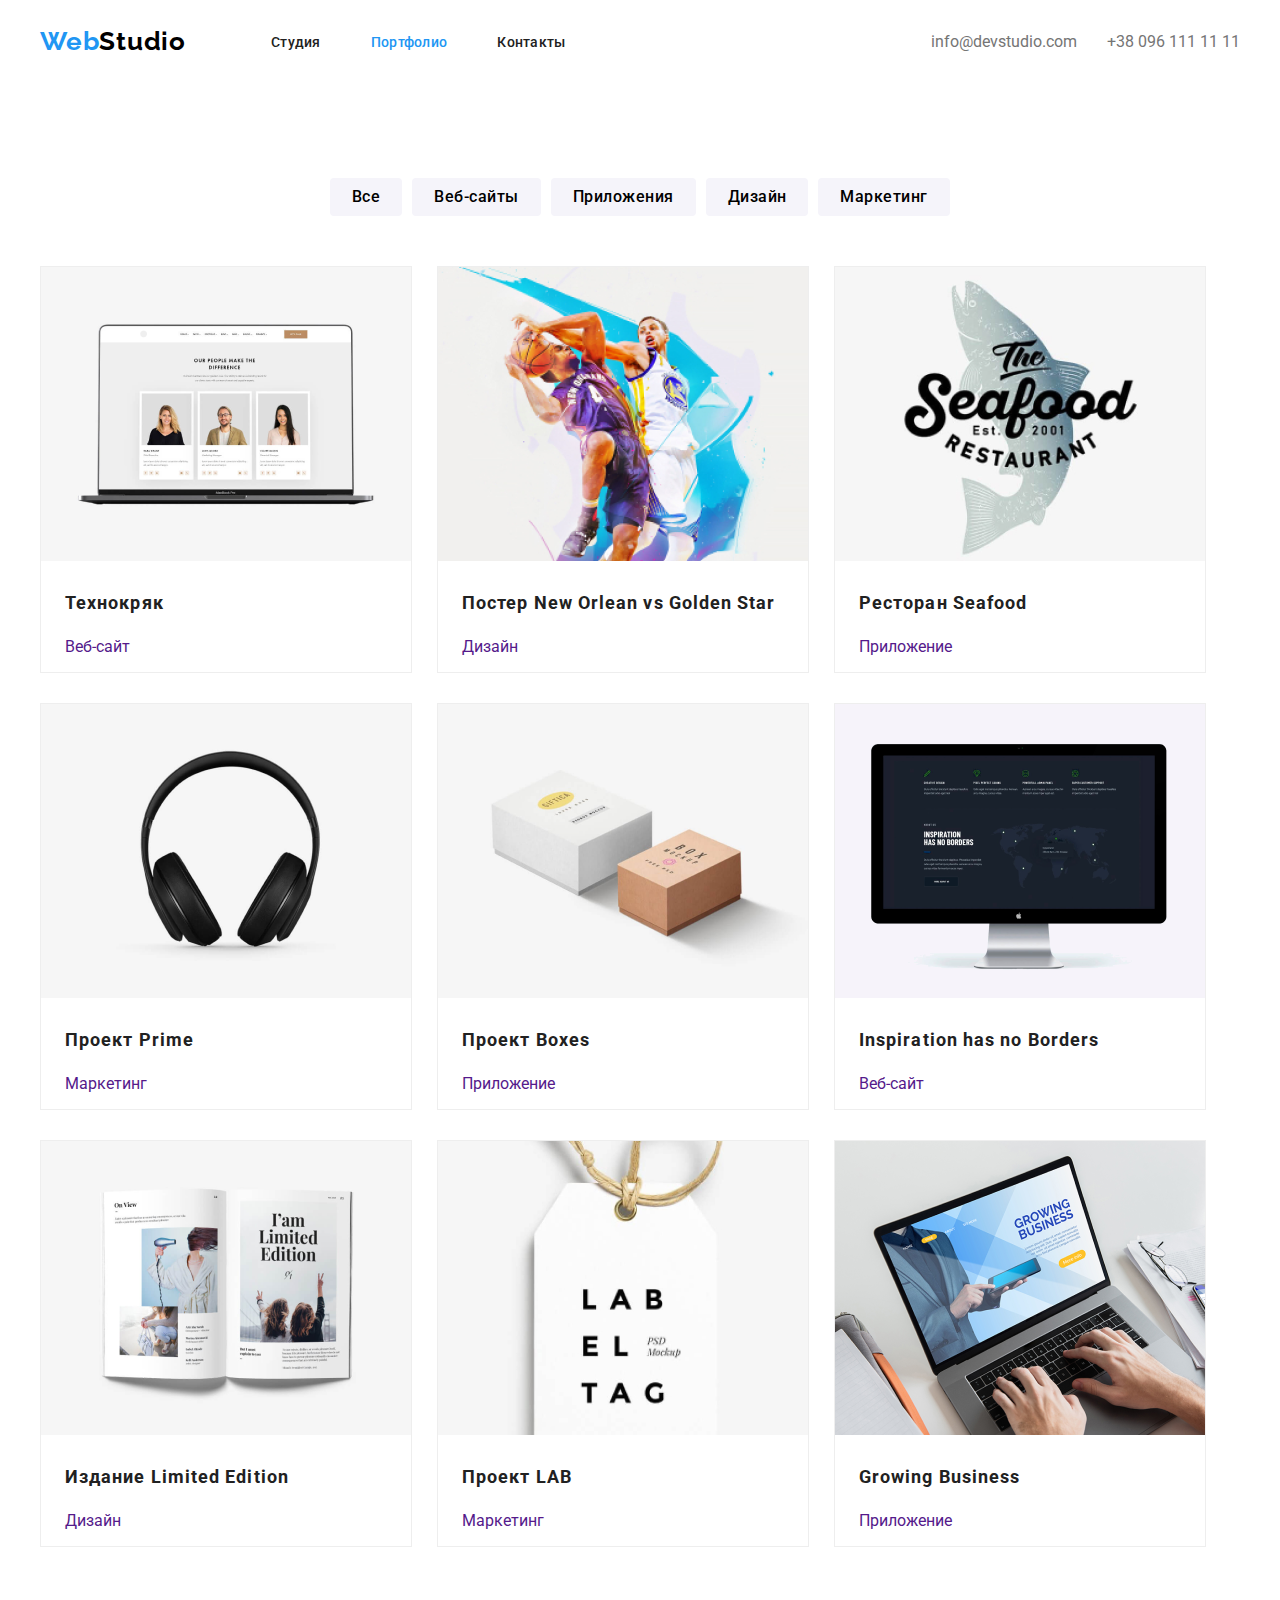
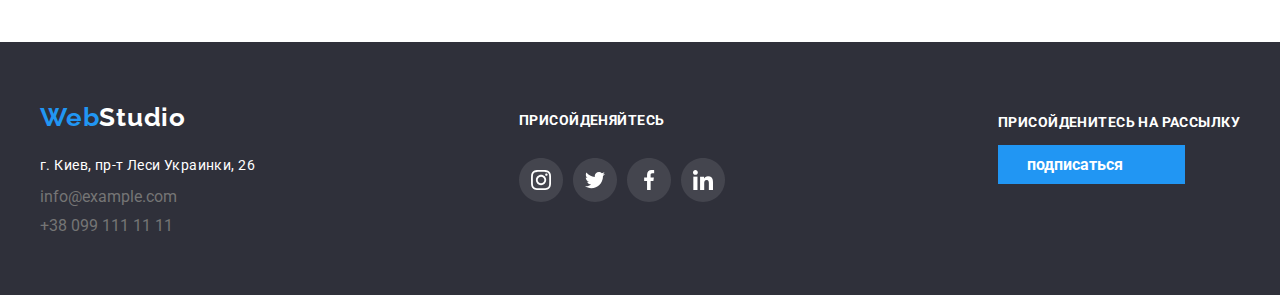
==== commit a5cec54d: "Add files via upload" ====
--- a/portfolio.html
+++ b/portfolio.html
@@ -25,14 +25,16 @@
 </header>
     <main>
 <!--Кнопки-->
-        <section class="button-margin">
-            <ul class="button-list">
-                <li class="item"><button class="button-portfolio">Все</button></li>
-                <li class="item"><button class="button-portfolio">Веб-сайты</button></li>
-                <li class="item"><button class="button-portfolio">Приложения</button></li>
-                <li class="item"><button class="button-portfolio">Дизайн</button></li>
-                <li class="item"><button class="button-portfolio">Маркетинг</button></li>
-            </ul>
+        <section class="portfolio-button">
+            <div class="button-margin">
+                <ul class="button-list">
+                    <li class="item"><button class="button-portfolio">Все</button></li>
+                    <li class="item"><button class="button-portfolio">Веб-сайты</button></li>
+                    <li class="item"><button class="button-portfolio">Приложения</button></li>
+                    <li class="item"><button class="button-portfolio">Дизайн</button></li>
+                    <li class="item"><button class="button-portfolio">Маркетинг</button></li>
+                </ul>
+            </div>
         </section>
 <!--Главный контент-->
         <section class="container-portfolio">
--- a/css/style.css
+++ b/css/style.css
@@ -26,22 +26,6 @@
 .link a {
     text-decoration: none;
 }
-.container-portfolio {
-    width: 1170px;
-    padding-left: 15px;
-    padding-right: 15px;
-    margin-left: auto;
-    margin-right: auto;
-    padding-bottom: 95px;
-    padding-top: 50px;
-}
-.container {
-    width: 1170px;
-    padding-left: 15px;
-    padding-right: 15px;
-    margin-left: auto;
-    margin-right: auto;
-}
 .section-title{
     font-weight: 700;
     font-size: 36px;
@@ -79,6 +63,13 @@
 }
 
 /* Шапка */
+.header-container {
+    width: 1200px;
+    padding-left: 15px;
+    padding-right: 15px;
+    margin-left: auto;
+    margin-right: auto;
+}
 .main-nav {
     display: flex;
     align-items: center;
@@ -158,6 +149,19 @@
     color: #ffffff;
 }
 /* Иконки */
+.icon-section {
+    background-color: #FFFFFF;
+
+    padding-top: 95px;
+    padding-bottom: 95px;
+}
+.icon-container {
+    width: 1200px;
+    padding-left: 15px;
+    padding-right: 15px;
+    margin-left: auto;
+    margin-right: auto;
+}
 .icon {
     background-color: #F5F4FA;
     padding: 25px 100px;
@@ -188,6 +192,18 @@
     color: var(--icon-text);
 }
 /* Занятия */
+.project {
+    background-color: #FFFFFF;
+
+    padding-bottom: 95px;
+}
+.project-container {
+    width: 1200px;
+    padding-left: 15px;
+    padding-right: 15px;
+    margin-left: auto;
+    margin-right: auto;
+}
 .list-project {
     display: flex;
     flex-wrap: wrap;
@@ -207,6 +223,13 @@
 
     padding-top: 95px;
     padding-bottom: 95px;
+}
+.comand-container {
+    width: 1200px;
+    padding-left: 15px;
+    padding-right: 15px;
+    margin-left: auto;
+    margin-right: auto;
 }
 .comand-list {
     width: 1200px;
@@ -266,6 +289,19 @@
     margin-left: 32px;
 }
 /* Клиенты */
+.costomer {
+    background-color: #FFFFFF;
+
+    padding-top: 95px;
+    padding-bottom: 95px;
+}
+.costomer-container{
+    width: 1200px;
+    padding-left: 15px;
+    padding-right: 15px;
+    margin-left: auto;
+    margin-right: auto;
+}
 .list-сustomer {
     padding-left: 0px;
     padding-right: 0px;
@@ -274,15 +310,22 @@
 }
 .list-сustomer .item {
     margin-right: 30px;
-    margin-bottom: 94px;
     margin-top: 50px;
 }
 .list-сustomer .item:last-child {
     margin-right: 0px;
 }
 /* Подвал */
+.footer-container {
+    width: 1200px;
+    padding-left: 15px;
+    padding-right: 15px;
+    margin-left: auto;
+    margin-right: auto;
+}
 .footer {
     display: flex;
+    justify-content: space-between;
 }
 .footer-section {
     margin-top: 60px;
@@ -343,9 +386,13 @@
 }
 /* Портфолио */
 /* Кнопки */
+.portfolio-button {
+    background-color: #FFFFFF;
+
+    padding-top: 95px;
+}
 .button-margin {
     width: 620px;
-    padding-top: 95px;
     margin-left: auto;
     margin-right: auto;
 }
@@ -374,7 +421,30 @@
     padding: 6px 22px;
     border: 0px;
 }
+.button-portfolio:hover {
+    color: #FFFFFF;
+    background: #2196F3;
+    /* shadow-middle */
+
+    box-shadow: 0px 3px 1px rgba(0, 0, 0, 0.1), 0px 1px 2px rgba(0, 0, 0, 0.08), 0px 2px 2px rgba(0, 0, 0, 0.12);
+    border-radius: 4px;
+}
 /* Главный контент */
+.portfolio {
+    background-color: #FFFFFF;
+
+    padding-bottom: 95px;
+    padding-top: 50px;
+}
+.container-portfolio {
+    width: 1200px;
+    padding-left: 15px;
+    padding-right: 15px;
+    margin-left: auto;
+    margin-right: auto;
+    padding-bottom: 95px;
+    padding-top: 50px;
+}
 .portfolio-list {
     padding: 0px;
     display: flex;
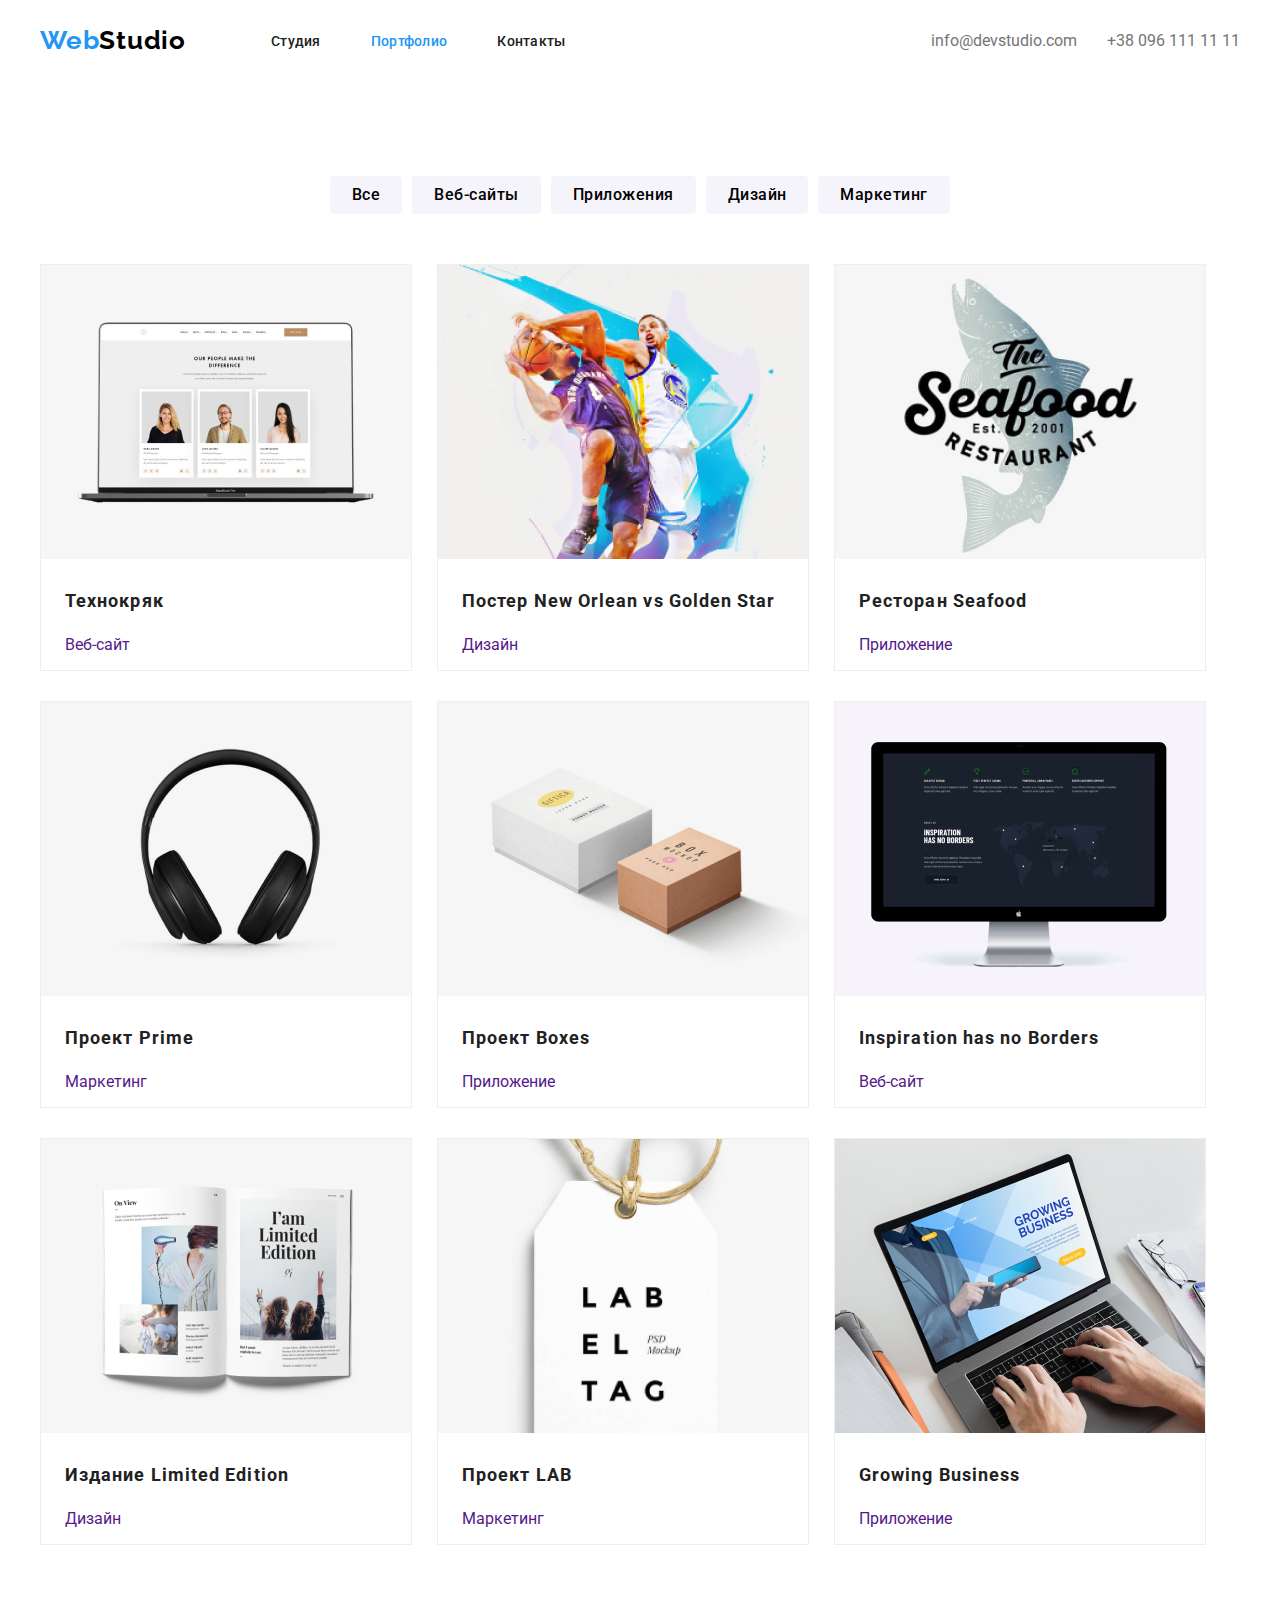
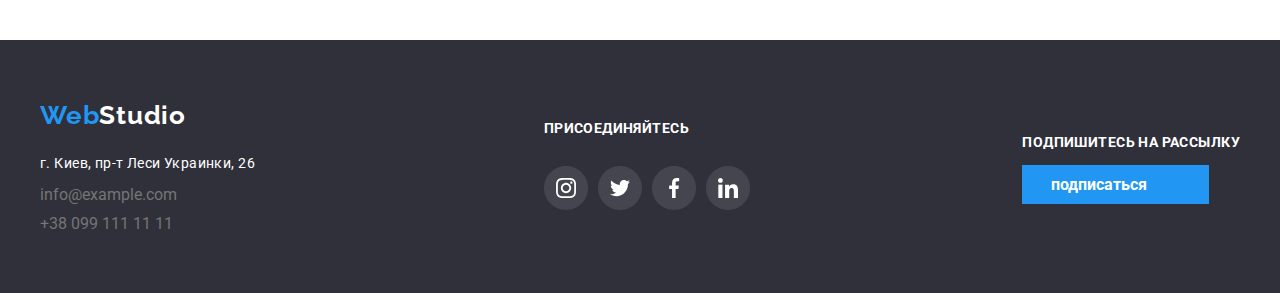
==== commit af3d6247: "Add files via upload" ====
--- a/portfolio.html
+++ b/portfolio.html
@@ -9,8 +9,8 @@
 </head>
 <body>
 <!--шапка-->
-<header class="link">
-    <nav class="main-nav header-container">
+<header class="link header">
+    <nav class="main-nav container">
         <a href=""><span class="web-logo"><span style="color:#2196F3;">Web</span><span style="color:#000000;">Studio</span></span></a>
             <ul class="list-line list">
                 <li class="item"><a href="./index.html"><span class="header-text">Студия</span></a></li>
@@ -51,8 +51,8 @@
             </ul>
         </section>
     </main>
-    <footer class="link">
-        <div class="footer-container footer">
+    <footer class="link footer">
+        <div class="container footer-list">
             <div class="footer-section">
                 <a href=""><span class="web-logo"><span style="color:#2196F3;">Web</span><span style="color:#FFFFFF;">Studio</span></span></a>
                     <address>
@@ -64,7 +64,7 @@
                     </address>
             </div>
             <div class="footer-soc">
-                <h3 class="subtitle-text" style="color: #FFFFFF;">ПРИСОЙДЕНЯЙТЕСЬ</h3>
+                <h3 class="subtitle-text" style="color: #FFFFFF;">ПРИСОЕДИНЯЙТЕСЬ</h3>
                     <ul class="list-soc">
                         <li class="item"><img src="./picture/soc/footer-Ellipse1.svg" alt="instagram"></li>
                         <li class="item"><img src="./picture/soc/footer-Ellipse2.svg" alt="twitter"></li>
@@ -73,7 +73,7 @@
                     </ul>
             </div>
             <div class="footer-link">
-                <h3 class="subtitle-text">ПРИСОЙДЕНИТЕСЬ НА РАССЫЛКУ</h3>
+                <h3 class="subtitle-text">ПОДПИШИТЕСЬ НА РАССЫЛКУ</h3>
                 <a href="" class="button">подписаться</a>
             </div>
         </div>
--- a/css/style.css
+++ b/css/style.css
@@ -26,6 +26,13 @@
 .link a {
     text-decoration: none;
 }
+.container {
+    width: 1200px;
+    padding-left: 15px;
+    padding-right: 15px;
+    margin-left: auto;
+    margin-right: auto;
+}
 .section-title{
     font-weight: 700;
     font-size: 36px;
@@ -63,12 +70,9 @@
 }
 
 /* Шапка */
-.header-container {
-    width: 1200px;
-    padding-left: 15px;
-    padding-right: 15px;
-    margin-left: auto;
-    margin-right: auto;
+.header {
+    padding-top: 25px;
+    padding-bottom: 25px;
 }
 .main-nav {
     display: flex;
@@ -95,8 +99,6 @@
 }
 .list-line .item {
     margin-right: 50px;
-    margin-bottom: 32px;
-    margin-top: 32px;
 }
 .list-line .item:last-child {
     margin-right: 0px;
@@ -155,13 +157,6 @@
     padding-top: 95px;
     padding-bottom: 95px;
 }
-.icon-container {
-    width: 1200px;
-    padding-left: 15px;
-    padding-right: 15px;
-    margin-left: auto;
-    margin-right: auto;
-}
 .icon {
     background-color: #F5F4FA;
     padding: 25px 100px;
@@ -197,13 +192,6 @@
 
     padding-bottom: 95px;
 }
-.project-container {
-    width: 1200px;
-    padding-left: 15px;
-    padding-right: 15px;
-    margin-left: auto;
-    margin-right: auto;
-}
 .list-project {
     display: flex;
     flex-wrap: wrap;
@@ -223,13 +211,6 @@
 
     padding-top: 95px;
     padding-bottom: 95px;
-}
-.comand-container {
-    width: 1200px;
-    padding-left: 15px;
-    padding-right: 15px;
-    margin-left: auto;
-    margin-right: auto;
 }
 .comand-list {
     width: 1200px;
@@ -295,43 +276,38 @@
     padding-top: 95px;
     padding-bottom: 95px;
 }
-.costomer-container{
+.list-сustomer {
+    padding-left: 0px;
+    padding-right: 0px;
+    display: flex;
+    flex-wrap: wrap;
+}
+.list-сustomer .item {
+    margin-right: 30px;
+    margin-top: 50px;
+}
+.list-сustomer .item:last-child {
+    margin-right: 0px;
+}
+/* Подвал */
+.footer {
+    padding-top: 60px;
+    padding-bottom: 60px;
+}
+.container {
     width: 1200px;
     padding-left: 15px;
     padding-right: 15px;
     margin-left: auto;
     margin-right: auto;
 }
-.list-сustomer {
-    padding-left: 0px;
-    padding-right: 0px;
-    display: flex;
-    flex-wrap: wrap;
-}
-.list-сustomer .item {
-    margin-right: 30px;
-    margin-top: 50px;
-}
-.list-сustomer .item:last-child {
-    margin-right: 0px;
-}
-/* Подвал */
-.footer-container {
-    width: 1200px;
-    padding-left: 15px;
-    padding-right: 15px;
-    margin-left: auto;
-    margin-right: auto;
-}
-.footer {
+.footer-list {
+    align-items: center;
     display: flex;
     justify-content: space-between;
 }
 .footer-section {
-    margin-top: 60px;
-    margin-bottom: 60px;
     margin-left: 0px;
-    margin-right: 70px;
 }
 .footer-adress {
     padding-left: 0px;
@@ -352,7 +328,7 @@
     font-style: normal;
 }
 .footer-soc {
-    margin-top: 70px;
+
 }
 .footer-soc .list-soc .item {
     margin-right: 10px;
@@ -364,9 +340,6 @@
     margin-right: 0px;
 }
 .footer-link {
-    margin-top: 72px;
-    margin-left: 95px;
-    margin-bottom: 95px;
 }
 .footer-link .subtitle-text {
     margin-top: 0px;
